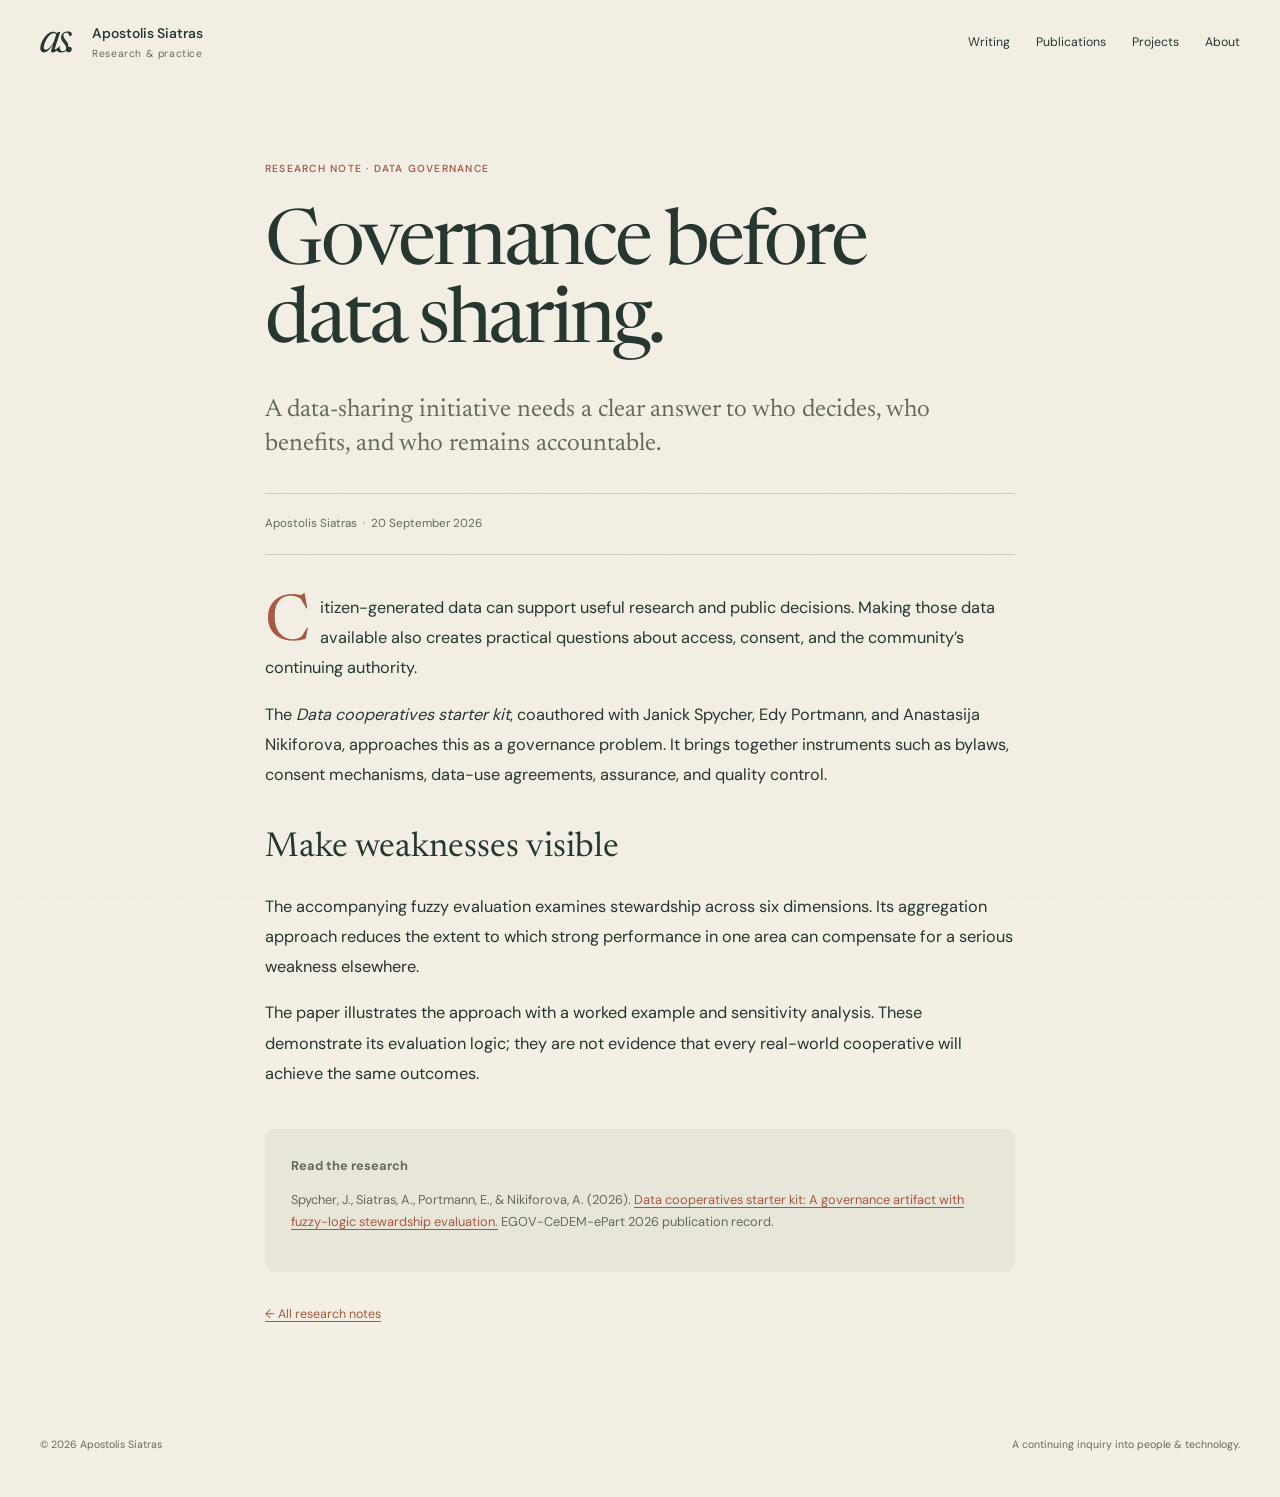
==== writing/governance-before-sharing.html @ 5614e07f "Publish Apostolis Siatras research website" ====
<!doctype html><html lang="en"><head><meta charset="utf-8"><meta name="viewport" content="width=device-width, initial-scale=1"><meta name="robots" content="noindex,nofollow"><title>Governance before data sharing — Apostolis Siatras</title><meta name="description" content="A research note on citizen data cooperatives, practical governance, and making weaknesses visible in stewardship evaluation."><meta name="theme-color" content="#f3efe5"><link rel="icon" href="data:image/svg+xml,%3Csvg xmlns='http://www.w3.org/2000/svg' viewBox='0 0 40 40'%3E%3Crect width='40' height='40' fill='%2324362e'/%3E%3Ctext x='20' y='28' text-anchor='middle' font-family='Georgia' font-size='25' fill='white'%3EA%3C/text%3E%3C/svg%3E"><link rel="stylesheet" href="../style.css"></head><body><div class="scroll-progress" aria-hidden="true"></div><a class="skip" href="#main">Skip to content</a><div class="wrap"><header class="site-header"><a class="brand" href="../index.html"><span class="monogram" aria-hidden="true">as.</span><span>Apostolis Siatras<small>Research &amp; practice</small></span></a><nav aria-label="Main navigation"><a href="../index.html#writing">Writing</a><a href="../index.html#publications">Publications</a><a href="../index.html#projects">Projects</a><a href="../index.html#about">About</a></nav></header><main id="main" class="article"><article><p class="eyebrow">Research note · Data governance</p><h1>Governance before data sharing.</h1><p class="deck">A data-sharing initiative needs a clear answer to who decides, who benefits, and who remains accountable.</p><p class="byline">Apostolis Siatras &nbsp;·&nbsp; <time datetime="2026-09-20">20 September 2026</time></p><div class="body"><p>Citizen-generated data can support useful research and public decisions. Making those data available also creates practical questions about access, consent, and the community’s continuing authority.</p><p>The <em>Data cooperatives starter kit</em>, coauthored with Janick Spycher, Edy Portmann, and Anastasija Nikiforova, approaches this as a governance problem. It brings together instruments such as bylaws, consent mechanisms, data-use agreements, assurance, and quality control.</p><h2>Make weaknesses visible</h2><p>The accompanying fuzzy evaluation examines stewardship across six dimensions. Its aggregation approach reduces the extent to which strong performance in one area can compensate for a serious weakness elsewhere.</p><p>The paper illustrates the approach with a worked example and sensitivity analysis. These demonstrate its evaluation logic; they are not evidence that every real-world cooperative will achieve the same outcomes.</p></div><section class="sources" aria-label="Source publication"><strong>Read the research</strong><p>Spycher, J., Siatras, A., Portmann, E., &amp; Nikiforova, A. (2026). <a href="https://doi.org/10.59490/6a91ade30fd2bd55cd2549fb">Data cooperatives starter kit: A governance artifact with fuzzy-logic stewardship evaluation.</a> EGOV-CeDEM-ePart 2026 publication record.</p></section><a class="back" href="../index.html#writing">← All research notes</a></article></main><footer class="site-footer"><p>© 2026 Apostolis Siatras</p><p>A continuing inquiry into people &amp; technology.</p></footer></div><button type="button" class="back-top" aria-label="Back to top" hidden>↑</button><script src="../interactions.js" defer></script></body></html>
---- style.css ----
@font-face{font-family:Newsreader;src:url('assets/fonts/newsreader.ttf') format('truetype');font-style:normal;font-weight:200 800;font-display:swap}
@font-face{font-family:Newsreader;src:url('assets/fonts/newsreader-italic.ttf') format('truetype');font-style:italic;font-weight:200 800;font-display:swap}
@font-face{font-family:'DM Sans';src:url('assets/fonts/dm-sans.ttf') format('truetype');font-style:normal;font-weight:100 1000;font-display:swap}
:root{--paper:#f3efe5;--ink:#24362e;--muted:#65695c;--blue:#985038;--rust:#a95840;--soft:#e8e6d9;--line:#cfcebd;--serif:Newsreader,Georgia,serif;--sans:'DM Sans',-apple-system,BlinkMacSystemFont,'Segoe UI',sans-serif}
*{box-sizing:border-box}html{scroll-behavior:smooth;scroll-padding-top:110px}body{margin:0;background:var(--paper);color:var(--ink);font:400 1rem/1.7 var(--sans);-webkit-font-smoothing:antialiased}body::before{content:'';position:fixed;inset:0;z-index:60;pointer-events:none;opacity:.12;background-image:url("data:image/svg+xml,%3Csvg xmlns='http://www.w3.org/2000/svg' width='180' height='180'%3E%3Cfilter id='n'%3E%3CfeTurbulence type='fractalNoise' baseFrequency='.85' numOctaves='3' stitchTiles='stitch'/%3E%3C/filter%3E%3Cpath fill='%23867c61' filter='url(%23n)' opacity='.2' d='M0 0h180v180H0z'/%3E%3C/svg%3E")}
::selection{background:#d6b996;color:#21352c}a{color:inherit;text-underline-offset:.25em;text-decoration-thickness:1px}a:hover{color:var(--rust)}a:focus-visible,button:focus-visible,summary:focus-visible{outline:2px solid var(--rust);outline-offset:5px}button{font-family:var(--sans)}img{max-width:100%;height:auto}[hidden]{display:none!important}.wrap{width:min(1200px,calc(100% - 80px));margin:auto}.skip{position:fixed;left:20px;top:-100px;background:var(--ink);color:var(--paper);padding:15px;z-index:70}.skip:focus{top:15px}.site-header{display:flex;align-items:center;justify-content:space-between;gap:30px;padding:24px 0;border-bottom:1px solid var(--line);position:sticky;top:0;z-index:40;background:rgba(243,239,229,.96);backdrop-filter:blur(12px)}.brand{display:flex;align-items:center;gap:14px;text-decoration:none;font-weight:550;font-size:.87rem;line-height:1.35}.brand small{display:block;font-size:.64rem;font-weight:400;color:var(--muted);letter-spacing:.06em;margin-top:4px}.monogram{font:italic 2.7rem/.8 var(--serif);letter-spacing:-.1em;padding-right:6px}nav{display:flex;gap:26px;flex-wrap:wrap}nav a{text-decoration:none;font-size:.77rem;position:relative;padding:7px 0}nav a::after{content:'';position:absolute;bottom:0;left:0;width:0;height:1px;background:var(--rust);transition:width .25s}nav a:hover::after,nav a[aria-current='location']::after{width:100%}nav a[aria-current='location']{color:var(--rust)}.eyebrow{font-size:.64rem;font-weight:550;letter-spacing:.12em;text-transform:uppercase;color:var(--rust)}
.hero{display:grid;grid-template-columns:1.12fr 1fr;gap:35px;align-items:center;padding:70px 0 64px;min-height:700px}.hero-copy{position:relative;z-index:2}.hero .eyebrow{display:flex;align-items:center;gap:10px;color:var(--ink);margin:0 0 32px}.live-dot{height:6px;width:6px;border-radius:50%;background:var(--rust);flex-shrink:0}.hero h1{font:400 clamp(4rem,6.5vw,6.7rem)/.98 var(--serif);letter-spacing:-.05em;margin:0 0 28px}.hero h1 em{font-weight:350}.hero .lead{font:400 1.45rem/1.4 var(--serif);max-width:480px;margin:0 0 15px}.hero-description{font-size:.91rem;color:var(--muted);max-width:420px;line-height:1.8;margin:0 0 30px}.hero-actions{display:flex;align-items:center;gap:26px;flex-wrap:wrap}.primary-link{display:inline-flex;align-items:center;gap:25px;background:var(--ink);color:var(--paper);padding:15px 21px;text-decoration:none;font-size:.76rem;transition:background .2s,transform .2s}.primary-link span{font-size:1.2rem;line-height:1}.primary-link:hover{background:var(--rust);color:var(--paper);transform:translateY(-2px)}.secondary-link{font-size:.76rem}.hero-affiliation{font-size:.67rem;color:var(--muted);line-height:1.6;margin:30px 0 0}.hero-affiliation a{text-decoration:none}.hero-art{position:relative;height:550px;width:100%;max-width:520px;justify-self:end;isolation:isolate}.research-weave{position:absolute;inset:0;width:100%;height:100%;overflow:visible;transform:translate(var(--art-x,0px),var(--art-y,0px));transition:transform .35s ease-out}.portrait-sheet{position:absolute;top:60px;left:23%;width:65%;margin:0;padding:12px 12px 16px;background:#faf6ea;transform:rotate(3deg);box-shadow:1px 15px 36px #33352624;border:1px solid #d9d0ba;transition:transform .45s ease}.portrait-sheet:hover{transform:rotate(0deg) translateY(-5px)}.portrait{display:block;width:100%;height:340px;object-fit:cover;object-position:50% 34%;filter:saturate(.68)}.portrait-sheet figcaption{display:flex;justify-content:space-between;gap:8px;align-items:baseline;margin-top:15px;font:italic 1.15rem/1.1 var(--serif)}.portrait-sheet figcaption span:last-child{font:400 .55rem/1.2 var(--sans);text-transform:uppercase;letter-spacing:.05em;text-align:right}.art-caption{position:absolute;right:6%;bottom:10px;font:italic 1.2rem/1.2 var(--serif);color:var(--muted);transform:rotate(-4deg)}
.intro-strip{display:grid;grid-template-columns:repeat(3,1fr);border-block:1px solid var(--line);padding:30px 0;gap:25px}.intro-strip>a{display:flex;align-items:center;gap:16px;text-decoration:none;border-right:1px solid var(--line);padding-right:20px;min-width:0}.intro-strip>a:last-child{border-right:0;padding-right:0}.question-number{font:italic 1.6rem var(--serif);color:var(--rust);align-self:flex-start}.intro-strip strong{display:block;font:500 1.35rem/1.2 var(--serif)}.intro-strip div>span{display:block;font-size:.66rem;color:var(--muted);margin-top:6px}.question-arrow{margin-left:auto;font-size:1rem;transition:transform .2s}.intro-strip a:hover .question-arrow{transform:translate(3px,-3px)}
.section{padding:82px 0;border-bottom:1px solid var(--line)}.section-top{display:grid;grid-template-columns:34px minmax(0,1fr) minmax(180px,340px);align-items:baseline;gap:20px;margin-bottom:40px}.section-index{font:italic 1rem var(--serif);color:var(--rust)}.section-top h2{font:400 3.1rem/1.05 var(--serif);letter-spacing:-.035em;margin:0}.section-top h2 em{font-weight:350}.section-top p{font-size:.78rem;color:var(--muted);margin:0;max-width:340px;justify-self:end}.writing-grid{display:grid;grid-template-columns:1.08fr 1fr;gap:24px}.note-card{position:relative;overflow:hidden;display:flex;flex-direction:column;align-items:flex-start;padding:36px 40px 34px;background:#e6e3d1;min-height:400px;transition:transform .3s,box-shadow .3s}.note-card.featured{background:#294c43;color:#f3efdf}.note-card .eyebrow{color:var(--ink);position:relative;z-index:1}.note-card.featured .eyebrow{color:#d9c6a2}.note-art{width:100%;height:108px;margin:5px 0;color:#73816b;flex-shrink:0}.note-card.featured .note-art{color:#bcba91}.note-card h3{font:400 2.65rem/1.05 var(--serif);letter-spacing:-.035em;margin:16px 0 12px;max-width:430px}.note-card h3 a{text-decoration:none}.note-card p{font-size:.83rem;color:var(--muted);max-width:400px;margin:0 0 24px}.note-card.featured p{color:#d0d5c8}.note-card.featured a:hover{color:#e3b17d}.note-card .read{font-size:.75rem;margin-top:auto}.note-card:hover{transform:translateY(-5px);box-shadow:0 12px 25px #24362e10}
.publication-controls{display:flex;justify-content:space-between;align-items:center;gap:20px;margin:0 0 22px 54px}.filters{display:flex;gap:6px;flex-wrap:wrap}.filters button{border:1px solid var(--line);background:transparent;padding:8px 13px;border-radius:0;font-size:.69rem;color:var(--muted);cursor:pointer}.filters button[aria-pressed='true']{background:var(--ink);border-color:var(--ink);color:var(--paper)}.filters button:hover{border-color:var(--ink)}#filter-status{font-size:.67rem;color:var(--muted)}.pub{display:grid;grid-template-columns:86px 1fr;gap:22px;padding:32px 0;border-top:1px solid var(--line)}.pub .year{font:italic 1.65rem var(--serif);color:var(--rust)}.pub h3{font:450 1.7rem/1.2 var(--serif);margin:10px 0 13px;max-width:940px;letter-spacing:-.015em}.authors,.venue{font-size:.78rem;color:var(--muted);margin:6px 0}.authors strong{font-weight:600;color:var(--ink)}summary{cursor:pointer;font-size:.74rem;color:var(--rust);padding:11px 0;list-style-position:outside;margin-left:14px}.pub details p{font-size:.85rem;color:var(--muted);margin:0 0 12px;max-width:820px}.pub-links{display:flex;flex-wrap:wrap;gap:22px;font-size:.71rem}.pub-links a{color:var(--rust)}
.project-grid{display:grid;grid-template-columns:repeat(3,1fr);gap:1px;background:var(--line);border:1px solid var(--line)}.project{background:var(--paper);padding:32px 28px;position:relative;transition:background .25s}.project:nth-child(2){background:#ede9db}.project:nth-child(3){background:#e8e8db}.project:hover{background:#e2dfcf}.project .num{font-size:.62rem;text-transform:uppercase;letter-spacing:.06em;color:var(--muted)}.project h3{font:400 2.05rem/1.05 var(--serif);letter-spacing:-.03em;margin:40px 0 24px}.project p{font-size:.81rem;color:var(--muted)}.project .role{color:var(--ink);min-height:112px}.project .role strong{display:block;font-size:.59rem;text-transform:uppercase;letter-spacing:.1em;color:var(--rust);margin-bottom:9px}.project a{font-size:.72rem;color:var(--rust)}.project details{margin:16px 0}.project details p{font-size:.77rem}.service-grid{display:grid;grid-template-columns:1fr 1fr;gap:65px}.service-grid article{padding-left:26px;border-left:1px solid var(--rust)}.service-grid h3{font:400 2.25rem/1.12 var(--serif);margin:17px 0 22px;letter-spacing:-.025em}.service-grid p{font-size:.86rem;color:var(--muted)}.service-grid details p{font-size:.8rem}.text-link{color:var(--rust);font-size:.76rem}.service-grid details{margin:18px 0}
.about-grid{display:grid;grid-template-columns:1.15fr 1fr;gap:85px;padding-left:54px}.about-grid>div:first-child>p:first-child{font:400 1.6rem/1.4 var(--serif);color:var(--ink)}.about-grid p{font-size:.87rem;color:var(--muted);margin-top:0}.about-grid h3{font:italic 1.3rem var(--serif);margin:0 0 20px}.education{list-style:none;padding:0;margin:0}.education li{position:relative;border-top:1px solid var(--line);padding:19px 0 19px 20px}.education li::before{content:'';position:absolute;top:26px;left:0;width:5px;height:5px;border-radius:50%;background:var(--rust)}.education strong{display:block;font-size:.78rem;font-weight:550;margin-bottom:7px}.education span{font-size:.74rem;color:var(--muted);line-height:1.55;display:block}
.people{display:grid;grid-template-columns:repeat(4,minmax(0,1fr));gap:35px 28px}.person{position:relative;padding-top:15px;border-top:1px solid var(--line);min-width:0}.avatar{display:block;width:104px;height:120px;object-fit:cover;object-position:center top;filter:saturate(.65);margin-bottom:18px;transition:filter .3s,transform .3s;border-radius:1px}.person:nth-child(3n+2) .avatar{border-radius:55px 55px 0 0}.person:hover .avatar{filter:saturate(1);transform:translateY(-3px)}.person h3{font:450 1.4rem/1.16 var(--serif);margin:0 0 12px;letter-spacing:-.01em}.person h3 a{text-decoration:none}.person p{font-size:.72rem;line-height:1.6;color:var(--muted);margin:6px 0}.person details summary{font-size:.68rem}.person .work{font-size:.74rem;padding-top:6px}.contact{display:flex;justify-content:space-between;align-items:center;gap:40px;margin:70px 0 35px;padding:48px 44px;background:#dedfcb;border-top:1px solid #b2bca0}.contact .eyebrow{margin:0 0 22px;color:var(--muted);font-size:.6rem}.contact h2{font:400 3.4rem/1.05 var(--serif);letter-spacing:-.04em;margin:0 0 18px}.contact p{font-size:.8rem;color:var(--muted);margin:0}.socials{display:flex;flex-direction:column;gap:14px;font-size:.8rem;min-width:110px}.socials a{border-bottom:1px solid #b6bea8;padding:0 0 6px;text-decoration:none}.site-footer{display:flex;justify-content:space-between;gap:25px;padding:10px 0 32px;font-size:.66rem;color:var(--muted)}
.article{max-width:750px;margin:75px auto 90px}.article h1{font:400 clamp(3rem,6vw,5.2rem)/1.02 var(--serif);letter-spacing:-.04em;margin:30px 0}.article .deck{font:400 1.55rem/1.4 var(--serif);color:var(--muted)}.article .byline{padding:20px 0;margin:30px 0 38px;border-block:1px solid var(--line);font-size:.73rem;color:var(--muted)}.article .body{font-size:1.02rem;line-height:1.85}.article .body>p:first-child::first-letter{float:left;font:400 4rem/.75 var(--serif);padding:8px 10px 0 0;color:var(--rust)}.article .body h2{font:400 2.15rem/1.2 var(--serif);margin:38px 0 22px}.article .body a,.article .sources a{color:var(--rust)}.article .sources{font-size:.8rem;color:var(--muted);margin-top:40px;padding:26px;border-left:2px solid var(--rust);background:var(--soft)}.article .back{display:inline-block;font-size:.78rem;margin-top:32px;color:var(--rust)}.scroll-progress{position:fixed;inset:0 0 auto;height:2px;z-index:65;background:var(--rust);transform:scaleX(0);transform-origin:left;pointer-events:none}.back-top{position:fixed;right:25px;bottom:25px;z-index:50;width:43px;height:43px;border:1px solid var(--line);border-radius:50%;background:var(--paper);color:var(--ink);font-size:1.3rem;cursor:pointer;box-shadow:0 4px 16px #24362e12}.reveal{opacity:.4;transform:translateY(18px);transition:opacity .7s ease,transform .7s ease}.reveal.is-visible,.reveal:focus-within{opacity:1;transform:none}
@media(min-width:1400px){.hero{gap:65px}}
@media(max-width:1050px){.wrap{width:calc(100% - 56px)}nav{gap:19px}.hero{gap:20px;min-height:620px}.hero h1{font-size:5rem}.hero-art{height:475px}.portrait-sheet{top:70px;left:17%;width:72%}.portrait{height:280px}.art-caption{bottom:0}.section-top{grid-template-columns:25px 1fr 260px;gap:16px}.section-top h2{font-size:2.6rem}.people{grid-template-columns:repeat(3,minmax(0,1fr))}.project{padding:28px 22px}.project h3{font-size:1.85rem}.project .role{min-height:135px}.about-grid{padding-left:0;gap:45px}.intro-strip strong{font-size:1.15rem}.intro-strip div>span{font-size:.6rem}.question-number{font-size:1.35rem}.contact h2{font-size:2.9rem}}
@media(max-width:800px){.site-header{gap:18px}.brand{font-size:.76rem}.brand small{font-size:.55rem}.monogram{font-size:2.2rem}nav{gap:13px}nav a{font-size:.67rem}.hero{grid-template-columns:1.05fr 1fr;padding:55px 0;min-height:auto}.hero h1{font-size:3.9rem}.hero .eyebrow{font-size:.55rem;line-height:1.6;margin-bottom:23px}.hero .lead{font-size:1.25rem}.hero-description{font-size:.8rem}.hero-art{height:400px}.portrait-sheet{left:14%;top:65px;width:79%;padding:9px}.portrait{height:237px}.portrait-sheet figcaption{font-size:.91rem}.portrait-sheet figcaption span:last-child{font-size:.46rem}.art-caption{font-size:1rem;bottom:0}.hero-actions{gap:16px}.primary-link{font-size:.67rem;padding:12px 14px;gap:14px}.secondary-link{font-size:.67rem}.hero-affiliation{font-size:.6rem}.section{padding:65px 0}.section-top{grid-template-columns:22px 1fr;gap:14px}.section-top p{grid-column:2;justify-self:start;max-width:none}.section-top h2{font-size:2.7rem}.writing-grid{gap:18px}.note-card{padding:28px;min-height:385px}.note-card h3{font-size:2.1rem}.intro-strip{gap:15px}.intro-strip>a{gap:10px;padding-right:13px}.question-arrow{display:none}.project-grid{grid-template-columns:1fr;background:none;border:0;gap:0}.project{padding:28px;border-bottom:1px solid var(--line)}.project h3{margin:20px 0}.project .role{min-height:0}.service-grid{gap:35px}.service-grid h3{font-size:1.9rem}.about-grid{grid-template-columns:1fr;gap:30px}.education{display:grid;grid-template-columns:repeat(3,1fr);gap:18px}.education li{padding-left:12px}.education strong{font-size:.73rem}.education span{font-size:.68rem}.people{gap:30px 22px}.person h3{font-size:1.25rem}.contact{padding:32px;gap:30px}.contact h2{font-size:2.6rem}.contact .eyebrow{font-size:.52rem}}
@media(max-width:600px){html{scroll-padding-top:24px}.wrap{width:calc(100% - 36px)}.site-header{position:static;display:block;padding:20px 0 13px}.brand{font-size:.86rem}.brand small{font-size:.58rem}.monogram{font-size:2.45rem}nav{justify-content:space-between;gap:10px;margin-top:18px}nav a{font-size:.7rem}.hero{grid-template-columns:1fr;padding:40px 0 25px;gap:15px}.hero h1{font-size:clamp(3.5rem,12.5vw,5rem);margin-bottom:23px}.hero .eyebrow{font-size:.54rem;margin-bottom:28px}.hero .lead{font-size:1.4rem;max-width:100%}.hero-description{font-size:.85rem;max-width:100%}.hero-actions{gap:25px}.primary-link{font-size:.73rem;padding:14px 19px}.secondary-link{font-size:.73rem}.hero-affiliation{font-size:.65rem;margin-top:25px}.hero-art{justify-self:center;max-width:420px;height:435px;margin-top:0}.portrait-sheet{left:25%;width:63%;top:45px}.portrait{height:270px}.portrait-sheet figcaption{font-size:.9rem;margin-top:12px}.research-weave{height:450px}.art-caption{bottom:15px;right:9%;font-size:1.05rem}.intro-strip{grid-template-columns:1fr;gap:0;padding:8px 0}.intro-strip>a{padding:19px 0;gap:20px;border-right:0;border-bottom:1px solid var(--line)}.intro-strip>a:last-child{border-bottom:0}.intro-strip strong{font-size:1.3rem}.intro-strip div>span{font-size:.67rem}.question-number{font-size:1.4rem;min-width:26px}.question-arrow{display:block;font-size:1.2rem}.section{padding:48px 0}.section-top{margin-bottom:28px}.section-top h2{font-size:2.5rem}.section-top p{font-size:.74rem}.writing-grid{grid-template-columns:1fr;gap:18px}.note-card{min-height:365px;padding:28px}.note-card h3{font-size:2.5rem}.note-art{height:100px}.publication-controls{margin-left:0;display:block}.filters button{font-size:.65rem;padding:8px 10px}#filter-status{margin:12px 0}.pub{grid-template-columns:1fr;gap:10px;padding:25px 0}.pub .year{font-size:1.2rem}.pub h3{font-size:1.65rem}.authors,.venue{font-size:.74rem}.pub-links{font-size:.68rem;gap:17px}.service-grid{grid-template-columns:1fr;gap:32px}.service-grid article{padding-left:20px}.service-grid h3{font-size:2.1rem}.about-grid>div:first-child>p:first-child{font-size:1.5rem}.education{grid-template-columns:1fr;gap:0}.education strong{font-size:.8rem}.education span{font-size:.74rem}.people{grid-template-columns:repeat(2,minmax(0,1fr));gap:28px 20px}.person h3{font-size:1.3rem}.person p{font-size:.68rem}.avatar{width:95px;height:108px}.contact{display:block;padding:30px 24px;margin:48px 0 22px}.contact h2{font-size:2.85rem}.contact p{font-size:.77rem}.socials{margin-top:30px;flex-direction:row;flex-wrap:wrap;gap:20px;font-size:.74rem}.site-footer{display:block;font-size:.62rem;padding-bottom:25px}.site-footer p{margin:8px 0}.article{margin:42px auto 60px}.article h1{font-size:3.3rem}.article .deck{font-size:1.35rem}.article .body{font-size:.93rem}.article .sources{padding:20px}.back-top{right:16px;bottom:16px}}
@media(prefers-reduced-motion:reduce){*,*::before,*::after{scroll-behavior:auto!important;transition:none!important;animation:none!important}.reveal{opacity:1;transform:none}}
@media print{body{background:white;font-size:11pt}body::before,nav,.scroll-progress,.back-top,.contact,.publication-controls{display:none!important}.wrap{width:100%}.site-header{position:static}.hero,.section{padding:24px 0}.hero-art{height:360px}.hero h1{font-size:3rem}.reveal{opacity:1;transform:none}.pub,.project,.person{break-inside:avoid}.people{grid-template-columns:repeat(3,1fr)}.section-top h2{font-size:2rem}}
/* Geographic research network: selectable SVG locations and semantic detail panels. */
.map-shell{display:grid;grid-template-columns:minmax(0,1fr) 310px;border:1px solid var(--line);border-radius:8px;overflow:hidden}.map-visual{background:#183a36;color:#f5efdf;display:flex;flex-direction:column;min-width:0}.map-toolbar{display:flex;align-items:center;justify-content:space-between;gap:14px;padding:20px 22px 5px;flex-wrap:wrap}.map-toolbar p{font-size:.76rem;margin:0;color:#d0d7c9}.map-dot{display:inline-block;width:6px;height:6px;background:#e6a27a;border-radius:50%;margin-right:7px}.map-views{display:flex;gap:4px;flex-wrap:wrap}.map-views button{border:1px solid #63756a;color:#d0d7c9;background:transparent;border-radius:4px;padding:7px 9px;font:.7rem var(--sans);cursor:pointer}.map-views button[aria-pressed="true"]{background:#efe7d4;color:#24362e;border-color:#efe7d4}.world-map{display:block;width:100%;height:auto;aspect-ratio:12 / 5;flex:1;min-height:250px;max-height:360px;overflow:hidden}.map-land{fill:#35524b;stroke:#50675c;stroke-width:.5;vector-effect:non-scaling-stroke}.map-country path{fill:#a96044;stroke:#e5aa83;stroke-width:.75;vector-effect:non-scaling-stroke;transition:fill .2s}.map-country.network path{fill:#9b8243;stroke:#d9c383}.map-country:hover path,.map-country.is-active path{fill:#eac0a0;stroke:#fff}.map-country.network:hover path,.map-country.network.is-active path{fill:#ecd9a0}.map-pin{cursor:pointer;outline:none}.pin-dot{fill:#f2bb99;stroke:#183a36;stroke-width:1;vector-effect:non-scaling-stroke}.map-pin.network .pin-dot{fill:#f2dfa2}.pin-halo{fill:transparent;stroke:transparent;stroke-width:1;vector-effect:non-scaling-stroke}.pin-hit{fill:transparent}.map-pin.is-active .pin-halo,.map-pin:hover .pin-halo,.map-pin:focus-visible .pin-halo{fill:#f3d9a030;stroke:#fff}.map-pin.is-active .pin-dot{fill:white}.map-legend{display:flex;gap:12px 20px;flex-wrap:wrap;padding:8px 22px 0;font-size:.71rem;color:#d0d7c9}.map-legend span{display:flex;align-items:center;gap:7px}.place-dot{display:inline-block;flex:0 0 auto;width:8px;height:8px;background:#b76543;border-radius:50%}.place-dot.network{background:#c8a555}.map-instruction{font-size:.71rem;color:#b7c4b4;padding:0 22px;margin:12px 0 20px}.map-detail-area{background:#eae6d9}.map-detail{padding:26px}.map-location{color:var(--muted);font-size:.77rem;margin:0 0 12px}.relationship{display:inline-block;font-size:.65rem;line-height:1.5;font-weight:650;text-transform:uppercase;letter-spacing:.07em;padding:5px 8px;background:#ead7c6;color:#793d28;border-radius:3px}.relationship.network{background:#e9dfbd;color:#705225}.map-detail h3{font:400 1.55rem/1.2 var(--serif);margin:18px 0 12px;overflow-wrap:anywhere}.map-detail p:not(.map-location){font-size:.85rem;color:var(--muted);line-height:1.65}.map-detail .map-unit{font-weight:550;color:var(--ink)!important}.map-detail a{font-size:.8rem;color:var(--blue)}.map-detail .map-collaborators{border-top:1px solid var(--line);padding-top:12px}.map-picker{display:grid;grid-template-columns:repeat(6,1fr);gap:8px;margin-top:14px}.map-picker button{display:flex;flex-wrap:wrap;align-items:center;gap:6px;border:1px solid var(--line);border-radius:5px;background:white;padding:13px 12px;color:var(--ink);font:550 .8rem var(--sans);cursor:pointer;text-align:left;transition:border-color .2s,background .2s}.map-picker button .country-label{display:block;flex-basis:100%;font-size:.7rem;font-weight:400;color:var(--muted);padding-left:14px}.map-picker button:hover{border-color:var(--blue);background:var(--soft)}.map-picker button[aria-pressed="true"]{border-color:var(--blue);background:#ece1cd;box-shadow:inset 0 -2px var(--blue)}.map-credit{font-size:.72rem;color:var(--muted);margin-top:15px}@media(max-width:1000px){.map-shell{grid-template-columns:minmax(0,1fr) 270px}.map-picker{grid-template-columns:repeat(3,1fr)}.map-detail{padding:22px}.map-toolbar{padding:16px 16px 5px}}@media(max-width:760px){.map-shell{grid-template-columns:1fr}.world-map{min-height:210px;max-height:310px}.map-detail{padding:24px}.map-detail h3{margin:12px 0}.map-toolbar{padding:16px}.map-legend{padding-inline:16px}.map-picker{grid-template-columns:repeat(3,1fr)}.map-picker button{padding:12px 9px;font-size:.77rem}.map-instruction{padding-inline:16px}.map-detail p{max-width:650px}}@media print{.map-views,.map-picker{display:none!important}.map-detail[hidden]{display:block!important}.map-shell{display:block}.map-visual{print-color-adjust:exact;-webkit-print-color-adjust:exact}.map-detail-area{display:grid;grid-template-columns:1fr 1fr}}
.map-shell{border-radius:0}.map-detail h3{font-size:1.8rem}.map-detail p:not(.map-location){font-size:.8rem}.map-toolbar,.map-legend,.map-instruction{font-family:var(--sans)}.map-picker button{border-radius:0;background:transparent}.map-views button{border-radius:0}.map-detail .relationship{font-size:.59rem}.map-credit{font-size:.66rem}.map-detail-area{background:#eae6d9}.map-detail p{line-height:1.6}.map-country.is-active path{stroke:#fff4dc}.map-pin:focus-visible .pin-halo{stroke:#fff4dc}

/* Corporate experience follows the existing editorial layout. */
.career-grid{display:grid;grid-template-columns:1fr 1fr;gap:54px;padding-left:54px}.career-entry{border-top:2px solid var(--ink);padding:25px 0 0}.career-place{font-size:.8rem;color:var(--muted);margin:0 0 17px}.career-entry h3{font:400 2.6rem/1.1 var(--serif);letter-spacing:-.025em;margin:0 0 14px}.career-entry p:not(.career-place){font-size:1rem;line-height:1.7}.career-role{font-weight:550;margin:0 0 4px}.career-dates{color:var(--muted);margin:0 0 20px;font-size:.875rem!important}.career-entry>p:not(.career-role){color:var(--muted)}.career-ownership{margin:22px 0;padding:17px 20px;border-left:2px solid var(--rust);background:var(--soft)}.career-ownership dt{font-size:.875rem;font-weight:550}.career-ownership dd{font-size:.875rem;color:var(--muted);margin:5px 0 0}.career-entry>a{display:inline-block;margin-top:12px;font-size:.875rem;color:var(--rust)}.map-country.industry path{fill:#4e9e99;stroke:#a9d4c0}.map-country.industry:hover path,.map-country.industry.is-active path,.map-country.is-industry-active path{fill:#84c5bb;stroke:#e2ffef}.map-pin.industry .pin-dot,.map-pin.is-industry-active .pin-dot{fill:#a3ded2}.place-dot.industry{background:#438b86;border-radius:2px}.relationship.industry{background:#d1e5dd;color:#1d5d5a}.map-related{display:block;border:0;border-top:1px solid var(--line);padding:13px 0 0;margin-top:20px;background:none;color:var(--rust);font-size:.875rem;line-height:1.5;text-align:left;cursor:pointer}.map-picker{grid-template-columns:repeat(auto-fit,minmax(145px,1fr))}.map-picker button{font-size:.875rem;padding:12px 10px}.map-picker button .country-label{font-size:.75rem;padding-left:0}.map-picker button.is-industry-active{border-color:#438b86;box-shadow:inset 0 -2px #438b86;background:#dce8df}.map-legend{font-size:.75rem}.map-toolbar p{font-size:.8rem}.map-detail p:not(.map-location){font-size:.875rem}.map-detail>a{font-size:.875rem}.people{grid-template-columns:repeat(3,minmax(0,1fr))}@media(max-width:800px){.career-grid{padding-left:0;gap:32px}.map-picker{grid-template-columns:repeat(3,minmax(0,1fr))}}@media(max-width:600px){.career-grid{grid-template-columns:1fr;gap:38px}.career-entry h3{font-size:2.3rem}.map-picker{grid-template-columns:repeat(2,minmax(0,1fr))}.people{grid-template-columns:repeat(2,minmax(0,1fr))}}@media print{.career-entry{break-inside:avoid}}

/* Less visual scaffolding; stronger, useful responses to input. */
.section,.site-header,.person,.education li,.career-entry,.contact,.project-grid,.project,.service-grid article{border:0}.section-top{grid-template-columns:minmax(0,1fr) minmax(180px,340px);gap:28px}.section-top p{grid-column:auto}.about-grid,.career-grid{padding-left:0}.publication-controls{margin-left:0}.project-grid{background:none;gap:22px;align-items:start}.project{border-radius:14px;padding:30px;box-shadow:0 3px 12px #24362e06}.project .role{min-height:100px}.project details{margin:22px 0}.project details summary{display:flex;justify-content:space-between;align-items:center;gap:16px;list-style:none;margin:0;padding:10px 0;color:var(--ink);font-size:.875rem}.project details summary::-webkit-details-marker{display:none}.disclosure-symbol{display:grid;place-items:center;width:34px;height:34px;flex-shrink:0;background:var(--ink);color:var(--paper);border-radius:50%;font-size:1.25rem;transition:background .2s,transform .2s}.disclosure-symbol::before{content:'+'}.project details[open] .disclosure-symbol::before{content:'−'}.project summary:hover .disclosure-symbol{background:var(--rust);transform:scale(1.08)}.project details[open]>p,.project details[open]>a{animation:content-in .28s ease-out}.project:has(details[open]){background:#dedfc9;box-shadow:0 15px 35px #24362e12}.pub{border:0;border-radius:12px;padding:28px 24px;margin-inline:-24px;transition:background .22s,box-shadow .22s}.pub:hover,.pub:focus-within{background:#eae6d9;box-shadow:0 7px 22px #24362e05}.service-grid article{padding-left:0}.career-entry{padding:28px;border-radius:14px;background:#eae7da}.career-ownership,.article .sources{border-left:0;border-radius:10px}.person{padding:22px 18px;border-radius:12px;transition:background .22s,transform .22s}.person:hover,.person:focus-within{background:#e9e5d7;transform:translateY(-3px)}.people{gap:18px}.education li{padding-block:16px}.contact{border-radius:20px}.note-card{border-radius:16px;min-height:305px;padding:36px 40px}.note-card h3{margin-top:28px}.note-card.featured{background:#294c43}.hero-art{height:510px}.portrait-sheet{left:14%;top:20px;width:76%;padding:14px 14px 20px;border:0;border-radius:6px;--base-rotation:2deg;transform:rotate(2deg)}.portrait{height:375px;border-radius:3px}.portrait-sheet:hover{transform:rotate(0) translateY(-5px)}.art-caption{bottom:-8px;right:4%;font-size:1.15rem}.hero{min-height:680px}.hero .eyebrow{margin-bottom:28px}
.research-explorer{padding:30px 0 28px;--lens-color:#294c43;--lens-surface:#e4e7d9}.research-explorer[data-theme='governance']{--lens-color:#834b37;--lens-surface:#ecdfcb}.research-explorer[data-theme='culture']{--lens-color:#625173;--lens-surface:#e6dfeb}.explorer-header{display:flex;align-items:center;justify-content:space-between;gap:24px;margin-bottom:24px}.explorer-header h2{font:400 2rem/1.1 var(--serif);letter-spacing:-.025em;margin:0}.research-tabs{display:flex;gap:6px;flex-wrap:wrap;padding:5px;background:#e6e3d7;border-radius:30px}.research-tabs button{border:0;background:transparent;border-radius:24px;padding:12px 18px;color:var(--ink);font-size:.875rem;cursor:pointer;transition:background .2s,color .2s,box-shadow .2s}.research-tabs button[aria-selected='true']{background:var(--lens-color);color:#fff;box-shadow:0 3px 10px #24362e15}.research-tabs button:hover:not([aria-selected='true']){background:#f5f1e8}.research-panel{display:grid;grid-template-columns:1.4fr 1fr;gap:50px;background:var(--lens-surface);border-radius:18px;padding:38px 42px;align-items:center;min-height:260px}.research-panel+.research-panel{margin-top:18px}.research-panel .eyebrow{font-size:.75rem;color:var(--lens-color);margin:0 0 17px}.research-panel h3{font:400 2.55rem/1.1 var(--serif);letter-spacing:-.03em;margin:0 0 17px}.research-panel p:not(.eyebrow){font-size:1rem;line-height:1.7;margin:0;max-width:550px}.lens-work{display:flex;flex-direction:column;gap:14px;text-decoration:none;padding:28px;border-radius:12px;background:#f9f6edb3;transition:transform .22s,box-shadow .22s}.lens-work>span:first-child{font-size:.75rem;color:var(--muted)}.lens-work strong{font:450 1.7rem/1.2 var(--serif)}.lens-work .lens-action{font-size:.875rem;color:var(--lens-color);margin-top:10px}.lens-work:hover,.lens-work:focus-visible{transform:translateY(-4px);box-shadow:0 10px 25px #24362e12;color:var(--ink)}.research-panel:focus-visible{outline:2px solid var(--lens-color);outline-offset:5px}
.map-visual{position:relative}.map-shell{border:0;border-radius:16px}.map-detail-area{display:flex;flex-direction:column}.map-detail{flex:1}.map-stepper{display:flex;gap:10px;justify-content:space-between;padding:0 24px 24px;margin-top:auto}.map-stepper button{border:0;border-radius:22px;padding:11px 17px;background:#dce0ce;color:var(--ink);cursor:pointer;font-size:.875rem;transition:background .2s,transform .2s}.map-stepper button:hover{background:var(--ink);color:var(--paper);transform:translateY(-2px)}.map-tooltip{position:absolute;z-index:4;max-width:260px;padding:10px 14px;border-radius:8px;background:#faf5e9;color:var(--ink);font-size:.875rem;line-height:1.4;box-shadow:0 8px 24px #0003;pointer-events:none}.map-picker button{border:0;border-radius:10px;background:#e8e5d8;transition:background .2s,transform .2s,box-shadow .2s}.map-picker button:hover{transform:translateY(-3px);box-shadow:0 5px 15px #24362e12}.map-picker button[aria-pressed='true']{background:#e6d7c4;box-shadow:inset 0 0 0 2px var(--rust)}.map-picker button.is-industry-active{background:#dce8df;box-shadow:inset 0 0 0 2px #438b86}.map-pin.is-active .pin-halo{animation:map-pulse .7s ease-out}.map-views button{border:0;background:#ffffff12;border-radius:15px;padding:9px 12px;font-size:.75rem}.map-related{border-top:0;padding:12px 14px;border-radius:8px;background:#dedbcf}.map-detail .map-collaborators{border-top:0;padding-top:4px}
[data-tilt='true']{transform:perspective(900px) translateY(calc(var(--reveal-shift,0px) + var(--lift,0px))) rotateX(var(--tilt-x,0deg)) rotateY(var(--tilt-y,0deg)) rotateZ(var(--base-rotation,0deg))!important;transition:transform .22s ease-out,opacity .65s ease,box-shadow .25s;transition-delay:0s,var(--reveal-delay,0ms),0s}.note-card:hover,.project:hover,.portrait-sheet:hover{--lift:-6px;box-shadow:0 18px 35px #24362e18}.reveal{--reveal-shift:22px;opacity:0;transform:translateY(var(--reveal-shift));transition:opacity .65s ease,transform .65s ease;transition-delay:var(--reveal-delay,0ms)}.reveal.is-visible,.reveal:focus-within{--reveal-shift:0px;opacity:1;transform:none}@keyframes content-in{from{opacity:0;transform:translateY(8px)}to{opacity:1;transform:translateY(0)}}@keyframes map-pulse{0%{stroke-width:4;opacity:.35}100%{stroke-width:1;opacity:1}}
@media(max-width:1050px){.hero-art{height:460px}.portrait-sheet{left:8%;width:85%}.portrait{height:325px}.explorer-header{align-items:flex-start}.research-tabs button{padding:11px 13px}.research-panel{gap:30px;padding:32px}.project{padding:25px}.project .role{min-height:135px}.section-top{grid-template-columns:1fr 280px}}
@media(max-width:800px){.hero-art{height:400px}.portrait{height:275px}.art-caption{bottom:-5px;font-size:1rem}.hero{min-height:auto}.explorer-header{display:block}.research-tabs{margin-top:20px;display:inline-flex}.research-panel{gap:25px;grid-template-columns:1.2fr 1fr;padding:28px}.research-panel h3{font-size:2.2rem}.lens-work{padding:22px}.lens-work strong{font-size:1.5rem}.section-top{grid-template-columns:1fr}.section-top p{grid-column:1;justify-self:start}.project .role{min-height:0}.project-grid{gap:18px}.pub{margin-inline:0}.map-stepper{justify-content:flex-end}.research-tabs button{font-size:.875rem}}
@media(max-width:600px){.hero-art{height:440px;max-width:390px}.portrait-sheet{left:13%;width:74%;top:25px}.portrait{height:310px}.art-caption{right:3%;bottom:-8px}.explorer-header h2{font-size:1.8rem}.research-tabs{border-radius:14px;display:grid;grid-template-columns:1fr;width:100%;gap:4px}.research-tabs button{padding:12px 16px;text-align:left;border-radius:10px}.research-panel{grid-template-columns:1fr;gap:24px;padding:25px;min-height:0}.research-panel h3{font-size:2.2rem}.research-panel p:not(.eyebrow){font-size:1rem}.lens-work strong{font-size:1.55rem}.research-explorer{padding-top:40px}.note-card{padding:30px;min-height:280px}.note-card h3{font-size:2.35rem}.section-top{gap:14px}.person{padding:18px 8px}.people{gap:16px}.career-entry{padding:25px}.pub{padding:24px 12px}.map-tooltip{max-width:220px}.map-stepper{justify-content:space-between}.contact{border-radius:15px}}
@media(prefers-reduced-motion:reduce){[data-tilt='true']{transform:none!important}.reveal{opacity:1;transform:none;--reveal-shift:0px}.note-card:hover,.project:hover,.portrait-sheet:hover{--lift:0px}.map-pin.is-active .pin-halo{animation:none}}
@media print{.research-tabs,.map-stepper{display:none!important}.research-panel[hidden]{display:grid!important}.reveal{opacity:1;transform:none}.project-grid,.map-detail-area{display:block}}

.research-explorer[data-theme] .research-panel{margin-top:0}

.dialogos{position:absolute;left:2%;bottom:14px;font:italic 1.55rem/1.2 Georgia,serif;color:var(--rust);transform:rotate(-6deg)}@media(max-width:800px){.dialogos{left:0;bottom:8px;font-size:1.35rem}}@media(max-width:600px){.dialogos{left:4%;bottom:4px;font-size:1.45rem}}

/* A small keepsake from Kozani at the close. */




.home-note{display:grid;grid-template-columns:minmax(0,1fr) 144px;align-items:center;gap:44px;max-width:820px;margin:20px auto 76px;padding:38px 0 16px}
.home-note-copy .eyebrow{font-size:.78rem;color:var(--rust)}
.home-note h2{font:400 clamp(2rem,4vw,2.75rem)/1.12 var(--serif);margin:12px 0 18px}
.home-note h2 em{color:var(--rust)}
.home-note-copy>p:last-child{max-width:570px;font-size:1rem;line-height:1.8;color:var(--muted);margin:0}






@media(max-width:800px){.home-note{gap:28px;padding-inline:12px}}
@media(max-width:600px){.home-note{grid-template-columns:1fr;gap:26px;margin-bottom:48px;padding:26px 4px 0}.home-note h2{font-size:2.3rem}}


/* Kozani, as a quiet drawing woven into the portrait composition. */
.clock-sketch{position:absolute;z-index:0;left:0;bottom:16px;width:42%;height:78%;background-image:url("assets/kozani-clock-sketch.png");background-size:contain;background-repeat:no-repeat;background-position:left bottom;filter:url(#clock-ink);opacity:.52;transform:rotate(-5deg);pointer-events:none}
.hero-art .portrait-sheet{z-index:1;left:24%;width:70%}
.dialogos,.art-caption{z-index:2;text-shadow:0 1px 9px var(--paper),0 0 5px var(--paper)}
@media(max-width:1000px){.clock-sketch{width:43%;height:77%;bottom:14px}}
@media(max-width:800px){.clock-sketch{width:42%;height:80%;bottom:12px}.hero-art .portrait-sheet{left:23%;width:71%}}
@media(max-width:600px){.clock-sketch{left:1%;bottom:18px;width:45%;height:76%}.hero-art .portrait-sheet{left:24%;width:70%}}

.art-filters{position:absolute;overflow:hidden;pointer-events:none}




.home-art-credit{grid-column:1/-1;margin:0;font-size:.75rem;line-height:1.5;color:var(--muted)}
.home-art-credit a{color:inherit;text-underline-offset:3px}


/* Two familiar images, gently tilted beside the hometown note. */
.home-note{grid-template-columns:minmax(0,1fr) 290px;max-width:940px;column-gap:36px;row-gap:26px}
.home-mementos{display:flex;align-items:center;gap:12px;width:100%;max-width:290px;padding:12px;box-sizing:border-box;justify-self:center}
.home-mementos figure{flex:1;min-width:0;margin:0;padding:7px 7px 12px;background:#fffaf0;box-shadow:0 7px 19px #24362e18}
.home-clock{transform:rotate(-5deg) translateY(9px)}
.home-saint{transform:rotate(6deg) translateY(-6px)}
.home-mementos img{display:block;width:100%;height:164px;object-fit:contain}
.home-mementos figcaption{margin-top:9px;text-align:center;font:italic .9rem/1.3 Georgia,serif;color:var(--muted)}
@media(max-width:800px){.home-note{grid-template-columns:minmax(0,1fr) 255px;column-gap:22px}.home-mementos img{height:146px}}
@media(max-width:600px){.home-note{grid-template-columns:1fr}.home-mementos{max-width:280px}.home-mementos img{height:158px}}
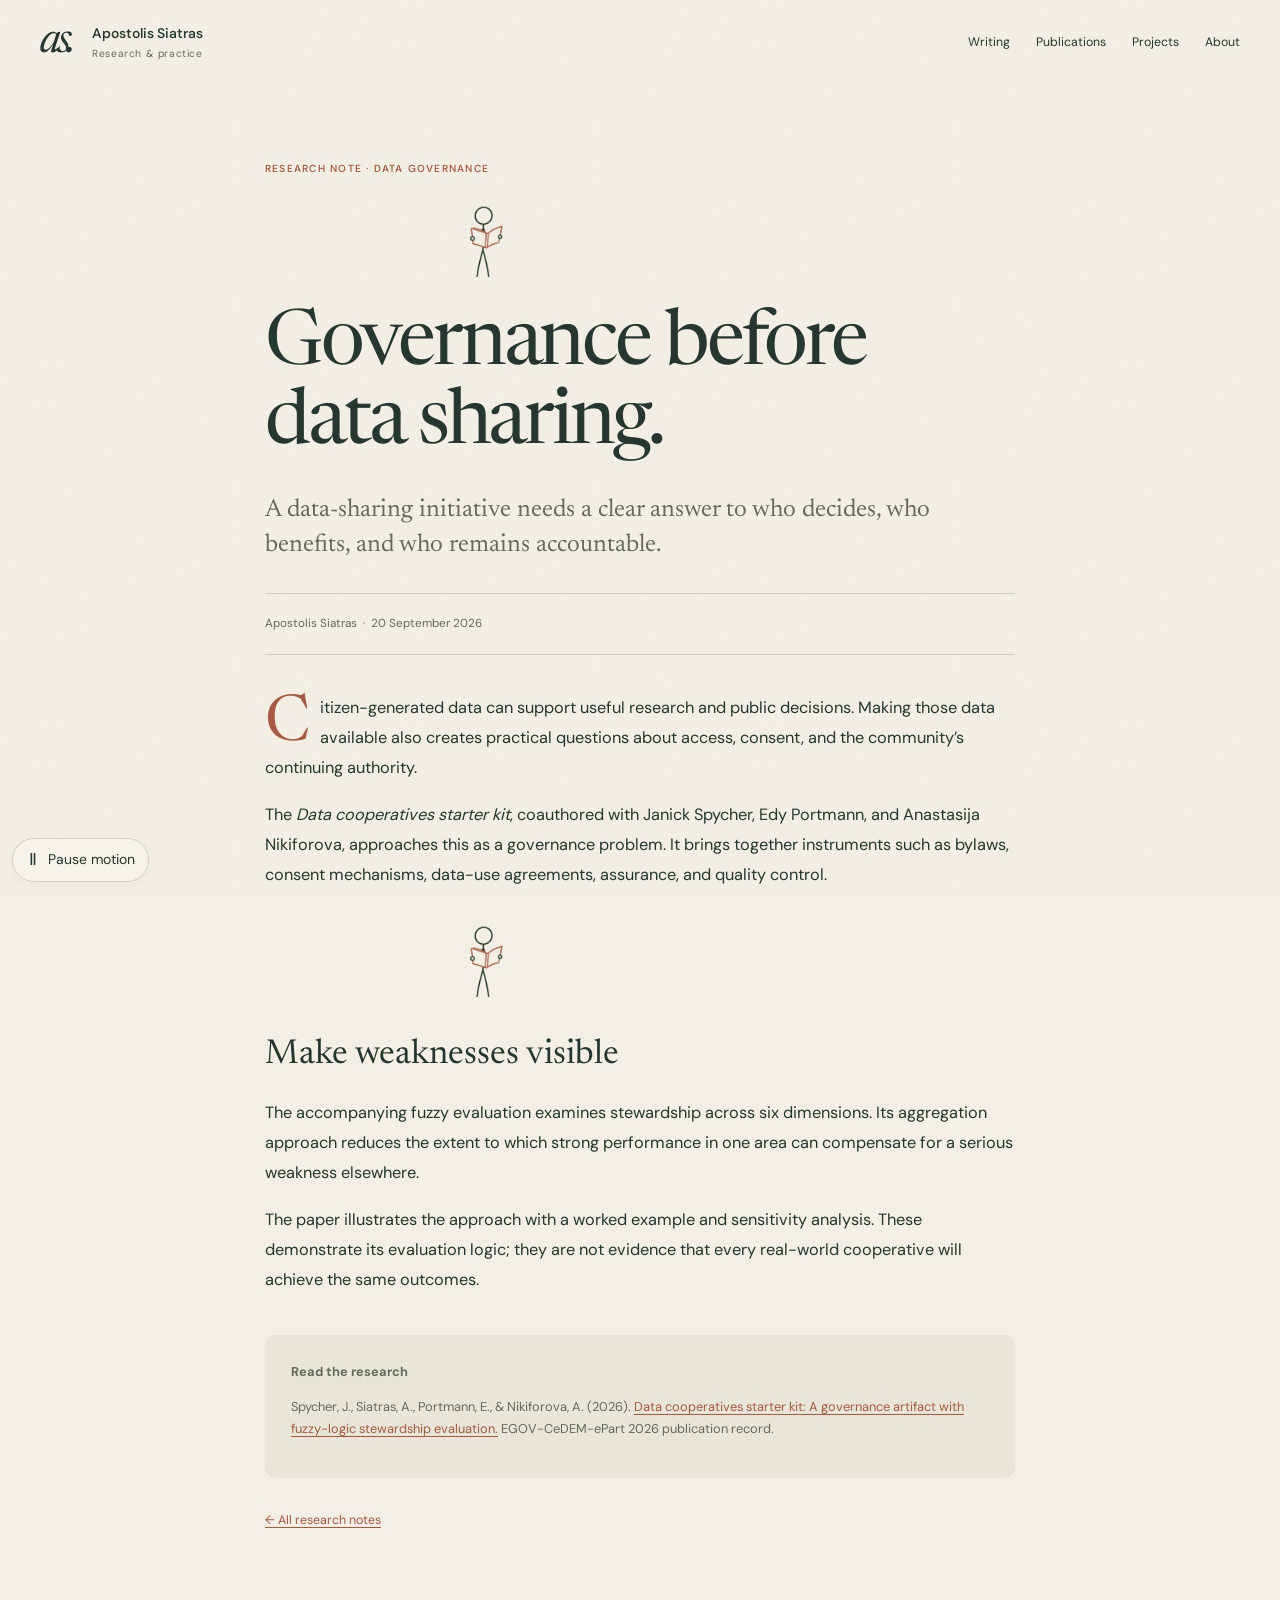
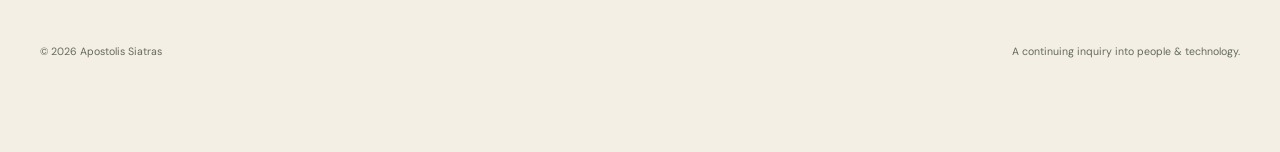
==== commit 4af71e2c: "Add playful heading doodles and family homecoming" ====
--- a/writing/governance-before-sharing.html
+++ b/writing/governance-before-sharing.html
@@ -1 +1 @@
-<!doctype html><html lang="en"><head><meta charset="utf-8"><meta name="viewport" content="width=device-width, initial-scale=1"><meta name="robots" content="noindex,nofollow"><title>Governance before data sharing — Apostolis Siatras</title><meta name="description" content="A research note on citizen data cooperatives, practical governance, and making weaknesses visible in stewardship evaluation."><meta name="theme-color" content="#f3efe5"><link rel="icon" href="data:image/svg+xml,%3Csvg xmlns='http://www.w3.org/2000/svg' viewBox='0 0 40 40'%3E%3Crect width='40' height='40' fill='%2324362e'/%3E%3Ctext x='20' y='28' text-anchor='middle' font-family='Georgia' font-size='25' fill='white'%3EA%3C/text%3E%3C/svg%3E"><link rel="stylesheet" href="../style.css"></head><body><div class="scroll-progress" aria-hidden="true"></div><a class="skip" href="#main">Skip to content</a><div class="wrap"><header class="site-header"><a class="brand" href="../index.html"><span class="monogram" aria-hidden="true">as.</span><span>Apostolis Siatras<small>Research &amp; practice</small></span></a><nav aria-label="Main navigation"><a href="../index.html#writing">Writing</a><a href="../index.html#publications">Publications</a><a href="../index.html#projects">Projects</a><a href="../index.html#about">About</a></nav></header><main id="main" class="article"><article><p class="eyebrow">Research note · Data governance</p><h1>Governance before data sharing.</h1><p class="deck">A data-sharing initiative needs a clear answer to who decides, who benefits, and who remains accountable.</p><p class="byline">Apostolis Siatras &nbsp;·&nbsp; <time datetime="2026-09-20">20 September 2026</time></p><div class="body"><p>Citizen-generated data can support useful research and public decisions. Making those data available also creates practical questions about access, consent, and the community’s continuing authority.</p><p>The <em>Data cooperatives starter kit</em>, coauthored with Janick Spycher, Edy Portmann, and Anastasija Nikiforova, approaches this as a governance problem. It brings together instruments such as bylaws, consent mechanisms, data-use agreements, assurance, and quality control.</p><h2>Make weaknesses visible</h2><p>The accompanying fuzzy evaluation examines stewardship across six dimensions. Its aggregation approach reduces the extent to which strong performance in one area can compensate for a serious weakness elsewhere.</p><p>The paper illustrates the approach with a worked example and sensitivity analysis. These demonstrate its evaluation logic; they are not evidence that every real-world cooperative will achieve the same outcomes.</p></div><section class="sources" aria-label="Source publication"><strong>Read the research</strong><p>Spycher, J., Siatras, A., Portmann, E., &amp; Nikiforova, A. (2026). <a href="https://doi.org/10.59490/6a91ade30fd2bd55cd2549fb">Data cooperatives starter kit: A governance artifact with fuzzy-logic stewardship evaluation.</a> EGOV-CeDEM-ePart 2026 publication record.</p></section><a class="back" href="../index.html#writing">← All research notes</a></article></main><footer class="site-footer"><p>© 2026 Apostolis Siatras</p><p>A continuing inquiry into people &amp; technology.</p></footer></div><button type="button" class="back-top" aria-label="Back to top" hidden>↑</button><script src="../interactions.js" defer></script></body></html>
+<!doctype html><html lang="en"><head><meta charset="utf-8"><meta name="google" content="notranslate"><meta name="viewport" content="width=device-width, initial-scale=1"><meta name="robots" content="noindex,nofollow"><title>Governance before data sharing — Apostolis Siatras</title><meta name="description" content="A research note on citizen data cooperatives, practical governance, and making weaknesses visible in stewardship evaluation."><meta name="theme-color" content="#f3efe5"><link rel="icon" href="data:image/svg+xml,%3Csvg xmlns='http://www.w3.org/2000/svg' viewBox='0 0 40 40'%3E%3Crect width='40' height='40' fill='%2324362e'/%3E%3Ctext x='20' y='28' text-anchor='middle' font-family='Georgia' font-size='25' fill='white'%3EA%3C/text%3E%3C/svg%3E"><link rel="stylesheet" href="../style.css?v=20260921"><link rel="stylesheet" href="../companion.css?v=20260921b"></head><body class="with-companion"><div class="scroll-progress" aria-hidden="true"></div><a class="skip" href="#main">Skip to content</a><div class="wrap"><header class="site-header"><a class="brand" href="../index.html"><span class="monogram" aria-hidden="true">as.</span><span>Apostolis Siatras<small>Research &amp; practice</small></span></a><nav aria-label="Main navigation"><a href="../index.html#writing">Writing</a><a href="../index.html#publications">Publications</a><a href="../index.html#projects">Projects</a><a href="../index.html#about">About</a></nav></header><main id="main" class="article"><article><p class="eyebrow">Research note · Data governance</p><h1>Governance before data sharing.</h1><p class="deck">A data-sharing initiative needs a clear answer to who decides, who benefits, and who remains accountable.</p><p class="byline">Apostolis Siatras &nbsp;·&nbsp; <time datetime="2026-09-20">20 September 2026</time></p><div class="body"><p>Citizen-generated data can support useful research and public decisions. Making those data available also creates practical questions about access, consent, and the community’s continuing authority.</p><p>The <em>Data cooperatives starter kit</em>, coauthored with Janick Spycher, Edy Portmann, and Anastasija Nikiforova, approaches this as a governance problem. It brings together instruments such as bylaws, consent mechanisms, data-use agreements, assurance, and quality control.</p><h2>Make weaknesses visible</h2><p>The accompanying fuzzy evaluation examines stewardship across six dimensions. Its aggregation approach reduces the extent to which strong performance in one area can compensate for a serious weakness elsewhere.</p><p>The paper illustrates the approach with a worked example and sensitivity analysis. These demonstrate its evaluation logic; they are not evidence that every real-world cooperative will achieve the same outcomes.</p></div><section class="sources" aria-label="Source publication"><strong>Read the research</strong><p>Spycher, J., Siatras, A., Portmann, E., &amp; Nikiforova, A. (2026). <a href="https://doi.org/10.59490/6a91ade30fd2bd55cd2549fb">Data cooperatives starter kit: A governance artifact with fuzzy-logic stewardship evaluation.</a> EGOV-CeDEM-ePart 2026 publication record.</p></section><a class="back" href="../index.html#writing">← All research notes</a></article></main><footer class="site-footer"><p>© 2026 Apostolis Siatras</p><p>A continuing inquiry into people &amp; technology.</p></footer></div><button type="button" class="back-top" aria-label="Back to top" hidden>↑</button><script src="../interactions.js" defer></script><script src="../companion.js?v=20260921b" defer></script></body></html>
--- a/style.css
+++ b/style.css
@@ -87,3 +87,23 @@
 .home-mementos figcaption{margin-top:9px;text-align:center;font:italic .9rem/1.3 Georgia,serif;color:var(--muted)}
 @media(max-width:800px){.home-note{grid-template-columns:minmax(0,1fr) 255px;column-gap:22px}.home-mementos img{height:146px}}
 @media(max-width:600px){.home-note{grid-template-columns:1fr}.home-mementos{max-width:280px}.home-mementos img{height:158px}}
+
+/* Keep the headroom in the owner-selected Scholar portrait. */
+.portrait{object-position:50% 8%}
+
+/* Music belongs to the same story, with a quiet space for ensemble recognition. */
+.music-recognition{margin-top:28px;padding:24px;background:#e8e3d3;border-radius:12px}
+.music-recognition .eyebrow{margin:0 0 12px;color:var(--rust);font-size:.875rem}
+.music-recognition h3{margin:0 0 14px;font:400 clamp(1.45rem,2.5vw,1.85rem)/1.2 var(--serif)}
+.music-recognition h3 em{font-weight:400}
+.about-grid .music-recognition>p{font-size:1rem}
+.recognition-links{display:flex;flex-wrap:wrap;gap:10px 20px;font-size:.875rem}
+.about-grid .music-recognition .translation-note{margin:10px 0 0;font-size:.875rem;color:var(--muted)}
+.education small{font-size:.875rem;color:var(--muted)}
+@media(max-width:600px){.music-recognition{padding:20px}}
+
+.music-milestones{display:grid;grid-template-columns:repeat(2,minmax(0,1fr));gap:22px;margin-top:32px}
+.music-milestones .music-recognition{margin-top:0}
+.music-recognition>p{font-size:1rem}
+.music-recognition .translation-note{margin:10px 0 0;font-size:.875rem;color:var(--muted)}
+@media(max-width:800px){.music-milestones{grid-template-columns:1fr}}
--- a/companion.css
+++ b/companion.css
@@ -0,0 +1,93 @@
+/* Doodles perform on little stages directly above the headings. */
+.code-drift{position:fixed;inset:0;z-index:30;pointer-events:none;overflow:hidden}
+.with-companion .wrap{position:relative;z-index:2}
+.doodle-heading{position:relative;min-width:0}
+.heading-doodle-stage{position:absolute;left:0;bottom:100%;width:min(100%,520px);height:120px;overflow:hidden;isolation:isolate;pointer-events:none;z-index:3;--facing:1}
+.music-recognition .doodle-heading,.article .doodle-heading{padding-top:90px}
+.music-recognition .heading-doodle-stage,.article .heading-doodle-stage{bottom:calc(100% - 90px);height:120px}
+.doodle-button{position:absolute;display:block;width:var(--doodle-size,100px);height:var(--doodle-size,100px);padding:0;border:0;background:none;color:var(--ink);cursor:pointer;pointer-events:auto;touch-action:manipulation;-webkit-tap-highlight-color:transparent;transform-origin:50% 85%;will-change:transform}
+.doodle-button:focus-visible{outline:2px dashed var(--rust);outline-offset:-3px;border-radius:10px}
+.doodle-facing{position:absolute;inset:0;transform:scaleX(var(--facing));pointer-events:none}
+.doodle-sprite{display:block;position:absolute;inset:0;background:url('assets/companion/doodle-poses.png') 0 0 / 300% 200% no-repeat;pointer-events:none;animation:doodle-alive 3.4s ease-in-out infinite;transform-origin:50% 85%}
+.heading-doodle-stage[data-pose='book'] .doodle-sprite{background-position:0 0}
+.heading-doodle-stage[data-pose='laptop'] .doodle-sprite{background-position:50% 0}
+.heading-doodle-stage[data-pose='oboe'] .doodle-sprite{background-position:100% 0;animation-name:doodle-music}
+.heading-doodle-stage[data-pose='highfive'] .doodle-sprite{background-position:0 100%;animation:doodle-highfive 2s ease-in-out infinite}
+.heading-doodle-stage[data-pose='peek'] .doodle-sprite{background-position:100% 100%;animation:doodle-peek 1.4s ease-in-out infinite}
+.doodle-parkour{display:none;position:absolute;left:12.5%;top:0;width:75%;height:100%;background:url('assets/companion/parkour-poses.png') 0 0 / 400% 200% no-repeat}
+.heading-doodle-stage:is([data-pose='run'],[data-pose='jump'],[data-pose='tuck'],[data-pose='land']) .doodle-sprite{display:none}
+.heading-doodle-stage:is([data-pose='run'],[data-pose='jump'],[data-pose='tuck'],[data-pose='land']) .doodle-parkour{display:block}
+.heading-doodle-stage[data-pose='run'] .doodle-parkour{animation:doodle-stride .4s steps(1,end) infinite}
+.heading-doodle-stage[data-pose='jump'] .doodle-parkour{background-position:33.33333% 100%}
+.heading-doodle-stage[data-pose='tuck'] .doodle-parkour{background-position:66.66667% 100%}
+.heading-doodle-stage[data-pose='land'] .doodle-parkour{background-position:100% 100%}
+.heading-doodle-stage[data-state='offscreen'] *{animation-play-state:paused!important}
+@keyframes doodle-stride{0%,100%{background-position:0 0;transform:translateX(-3px)}25%{background-position:33.33333% 0;transform:translateX(0)}50%{background-position:66.66667% 0;transform:translateX(0)}75%{background-position:100% 0;transform:translateX(0)}}
+.motion-toggle{position:fixed;left:max(12px,env(safe-area-inset-left));bottom:max(18px,env(safe-area-inset-bottom));z-index:50;display:flex;align-items:center;gap:8px;min-height:44px;padding:10px 13px;border:1px solid #d4cfbf;border-radius:24px;background:#f8f4eaf2;color:var(--ink);font:400 .875rem/1.25 var(--sans);box-shadow:0 3px 12px #24362e08;cursor:pointer;touch-action:manipulation}
+.motion-toggle .motion-symbol{font-size:1rem;line-height:1;width:14px;text-align:center}
+.motion-toggle:disabled{cursor:default;color:var(--muted)}
+.with-companion .site-footer{padding-bottom:80px}
+.motion-paused .heading-doodle-stage,.motion-paused .code-drift,.motion-paused .homecoming{display:none!important}
+.with-companion .home-note-copy>p:not(.eyebrow){max-width:570px;font-size:1rem;line-height:1.8;color:var(--muted);margin:0}
+.homecoming{display:block;position:relative;width:100%;max-width:520px;margin:16px 0 0;padding:0;border:0;background:none;color:var(--ink);cursor:pointer;touch-action:manipulation;-webkit-tap-highlight-color:transparent;text-align:left}
+.homecoming[hidden]{display:none}
+.homecoming:focus-visible{outline:2px dashed var(--rust);outline-offset:5px;border-radius:10px}
+.home-stage{position:relative;display:block;aspect-ratio:5/2;overflow:hidden;isolation:isolate}
+.home-stage img{position:absolute;left:0;top:-35%;width:100%;height:auto;pointer-events:none}
+.home-house-art{clip-path:polygon(59.2% 0,100% 0,100% 100%,61.9% 100%,61.9% 47%,59.2% 47%);z-index:3}
+.home-family-art{clip-path:polygon(0 0,59.2% 0,59.2% 47%,61.9% 47%,61.9% 100%,0 100%);z-index:3;transform-origin:50% 72%}
+.home-journey{position:absolute;inset:0;clip-path:inset(0 32.6% 0 0);z-index:1}
+.home-boy{position:absolute;width:22%;aspect-ratio:1;left:0;bottom:8%;z-index:2;opacity:0;transform-origin:50% 86%}
+.home-boy .doodle-parkour{display:block;animation:doodle-stride .65s steps(1,end) infinite}
+.homecoming[data-phase='meeting'] .home-boy .doodle-parkour{animation-play-state:paused}
+.home-window-boy{position:absolute;left:81.5%;top:40%;width:11%;aspect-ratio:1;z-index:4;opacity:0}
+.home-window-boy .doodle-sprite{background-position:100% 100%;animation:doodle-peek 1.5s ease-in-out infinite}
+.home-replay{display:block;margin-top:2px;color:var(--muted);font:italic .875rem/1.4 var(--serif)}
+.home-replay>span{display:inline-block;margin-left:5px;color:var(--rust);font-style:normal}
+.homecoming.is-playing .home-boy{animation:doodle-homecoming 12s linear both}
+.homecoming.is-playing .home-window-boy{animation:doodle-at-home 12s linear both}
+.homecoming.is-playing .home-family-art{animation:doodle-family-home 12s linear both}
+.homecoming:not(.is-visible) *{animation-play-state:paused!important}
+@keyframes doodle-family-home{0%,47%{transform:translateX(0);opacity:1}92%,100%{transform:translateX(42%);opacity:1}}
+@keyframes doodle-homecoming{0%{left:-20%;opacity:1;transform:none}35%,47%{left:24%;opacity:1;transform:none}92%,100%{left:77%;opacity:1;transform:none}}
+@keyframes doodle-at-home{0%,94%{opacity:0;transform:translateY(7px)}100%{opacity:1;transform:translateY(0)}}
+.home-smoke{position:absolute;left:81.6%;top:9%;z-index:4;opacity:0;transition:opacity .8s}
+.home-smoke>span{position:absolute;left:0;bottom:0;color:var(--muted);font:400 1.3rem/1 var(--serif);opacity:0;animation:doodle-smoke 3.2s ease-out infinite;animation-play-state:paused}
+.home-smoke>span:nth-child(2){animation-delay:1.05s}.home-smoke>span:nth-child(3){animation-delay:2.1s}
+.homecoming[data-phase='inside'] .home-smoke{opacity:1}
+.homecoming[data-phase='inside'].is-visible .home-smoke>span{animation-play-state:running}
+@keyframes doodle-smoke{0%{transform:translate(0,4px) rotate(-90deg) scale(.7);opacity:0}25%{opacity:.5}100%{transform:translate(8px,-27px) rotate(-110deg) scale(1.2);opacity:0}}
+@keyframes doodle-alive{0%,100%{transform:translateY(0) rotate(-2deg)}50%{transform:translateY(-5px) rotate(2deg)}}
+@keyframes doodle-music{0%,100%{transform:rotate(-4deg)}50%{transform:translateY(-3px) rotate(4deg)}}
+@keyframes doodle-highfive{0%,65%,100%{transform:translateY(0) scale(1)}20%{transform:translateY(-6px) scale(1.05)}35%{transform:translateY(-2px) scale(.99)}48%{transform:translateY(-5px) scale(1.03)}}
+@keyframes doodle-run-steps{from{transform:translateY(-3px) rotate(-4deg)}to{transform:translateY(2px) rotate(4deg)}}
+@keyframes doodle-scroll{from{transform:translateY(0) rotate(-3deg)}to{transform:translateY(-6px) rotate(3deg)}}
+@keyframes doodle-peek{0%,100%{transform:rotate(-5deg)}50%{transform:translateY(-3px) rotate(5deg)}}
+@media(prefers-reduced-motion:reduce){.heading-doodle-stage,.code-drift,.homecoming{display:none!important}.music-recognition .doodle-heading,.article .doodle-heading{padding-top:0}}
+@media print{.heading-doodle-stage,.code-drift,.motion-toggle,.homecoming{display:none!important}.music-recognition .doodle-heading,.article .doodle-heading{padding-top:0}}
+
+/* A question and an idea become small stories above their own headings. */
+.doodle-concept,.doodle-bulb{display:none;position:absolute;inset:0;background:url('assets/companion/question-idea-poses.png') 0 0 / 200% 200% no-repeat;pointer-events:none}
+.doodle-question-mark{display:none;position:absolute;left:61%;top:-12%;font:italic 400 3rem/1 var(--serif);color:var(--rust);transform-origin:50% 90%;animation:doodle-question 3.2s ease-in-out infinite}
+.heading-doodle-stage[data-pose='question'] .doodle-question-mark,.heading-doodle-stage:is([data-pose='question'],[data-pose='idea-reach'],[data-pose='idea-place']) .doodle-concept{display:block}
+.heading-doodle-stage:is([data-pose='question'],[data-pose='idea-reach'],[data-pose='idea-place']) .doodle-sprite{display:none}
+.heading-doodle-stage[data-pose='question'] .doodle-concept{background-position:0 0;animation:doodle-alive 3.4s ease-in-out infinite}
+.heading-doodle-stage[data-pose='idea-reach'] .doodle-concept{background-position:100% 0}
+.heading-doodle-stage[data-pose='idea-place'] .doodle-concept{background-position:0 100%;transform:translate(-3.35%,4.15%)}
+.heading-doodle-stage[data-context='idea'][data-state='idle'] .doodle-bulb{display:block;inset:auto;left:48%;top:-27%;width:60%;height:60%;background-position:100% 100%;opacity:1;transform:translateY(0);filter:drop-shadow(0 0 5px #e2ab4b);transition:top .85s cubic-bezier(.25,.65,.3,1),left .85s ease,opacity .5s,transform .85s ease,filter .8s}
+.heading-doodle-stage[data-idea-phase='catch'][data-state='idle'] .doodle-bulb{left:48%;top:3%;filter:drop-shadow(0 0 8px #dfaf47)}
+.heading-doodle-stage[data-idea-phase='use'][data-state='idle'] .doodle-bulb{left:35%;top:20%;transform:scale(.55);opacity:.3;filter:drop-shadow(0 0 12px #dfaf47)}
+.heading-doodle-stage[data-idea-phase='working'][data-state='idle'] .doodle-bulb{left:35%;top:30%;transform:scale(.2);opacity:0;filter:none}
+@keyframes doodle-question{0%,100%{transform:rotate(-8deg) translateY(0)}45%{transform:rotate(7deg) translateY(-5px)}65%{transform:rotate(-3deg) translateY(-2px)}}
+
+.heading-doodle-stage[data-entrance='stroll'][data-state='entering'] .doodle-parkour{animation-duration:.65s}
+.heading-doodle-stage[data-context='book'][data-state='idle'] .doodle-sprite{animation:doodle-reading 7s ease-in-out infinite}
+.heading-doodle-stage[data-context='laptop'][data-state='idle'] .doodle-sprite{animation:doodle-typing 3.8s ease-in-out infinite}
+.doodle-notes{display:none;position:absolute;left:73%;top:3%;color:var(--rust);font:400 1.2rem/1 var(--serif)}
+.heading-doodle-stage[data-context='oboe'][data-state='idle'] .doodle-notes{display:block}
+.doodle-notes>span{position:absolute;opacity:0;animation:doodle-note 4s ease-out infinite}
+.doodle-notes>span+span{left:9px;animation-delay:2s}
+@keyframes doodle-note{0%{opacity:0;transform:translate(0,15px) rotate(-8deg)}20%{opacity:.65}100%{opacity:0;transform:translate(16px,-16px) rotate(12deg)}}
+@keyframes doodle-reading{0%,20%,100%{transform:rotate(0)}35%,52%{transform:rotate(3deg) translateY(2px)}70%,80%{transform:rotate(-2deg)}}
+@keyframes doodle-typing{0%,35%,70%,100%{transform:rotate(0)}15%,50%{transform:rotate(1deg) translateY(1px)}85%{transform:rotate(-2deg)}}
+@keyframes doodle-highfive{0%,60%,100%{transform:rotate(0) scale(1)}20%{transform:rotate(-1deg) scale(1.02)}32%{transform:rotate(1deg) scale(.99)}44%{transform:rotate(0) scale(1.01)}}
